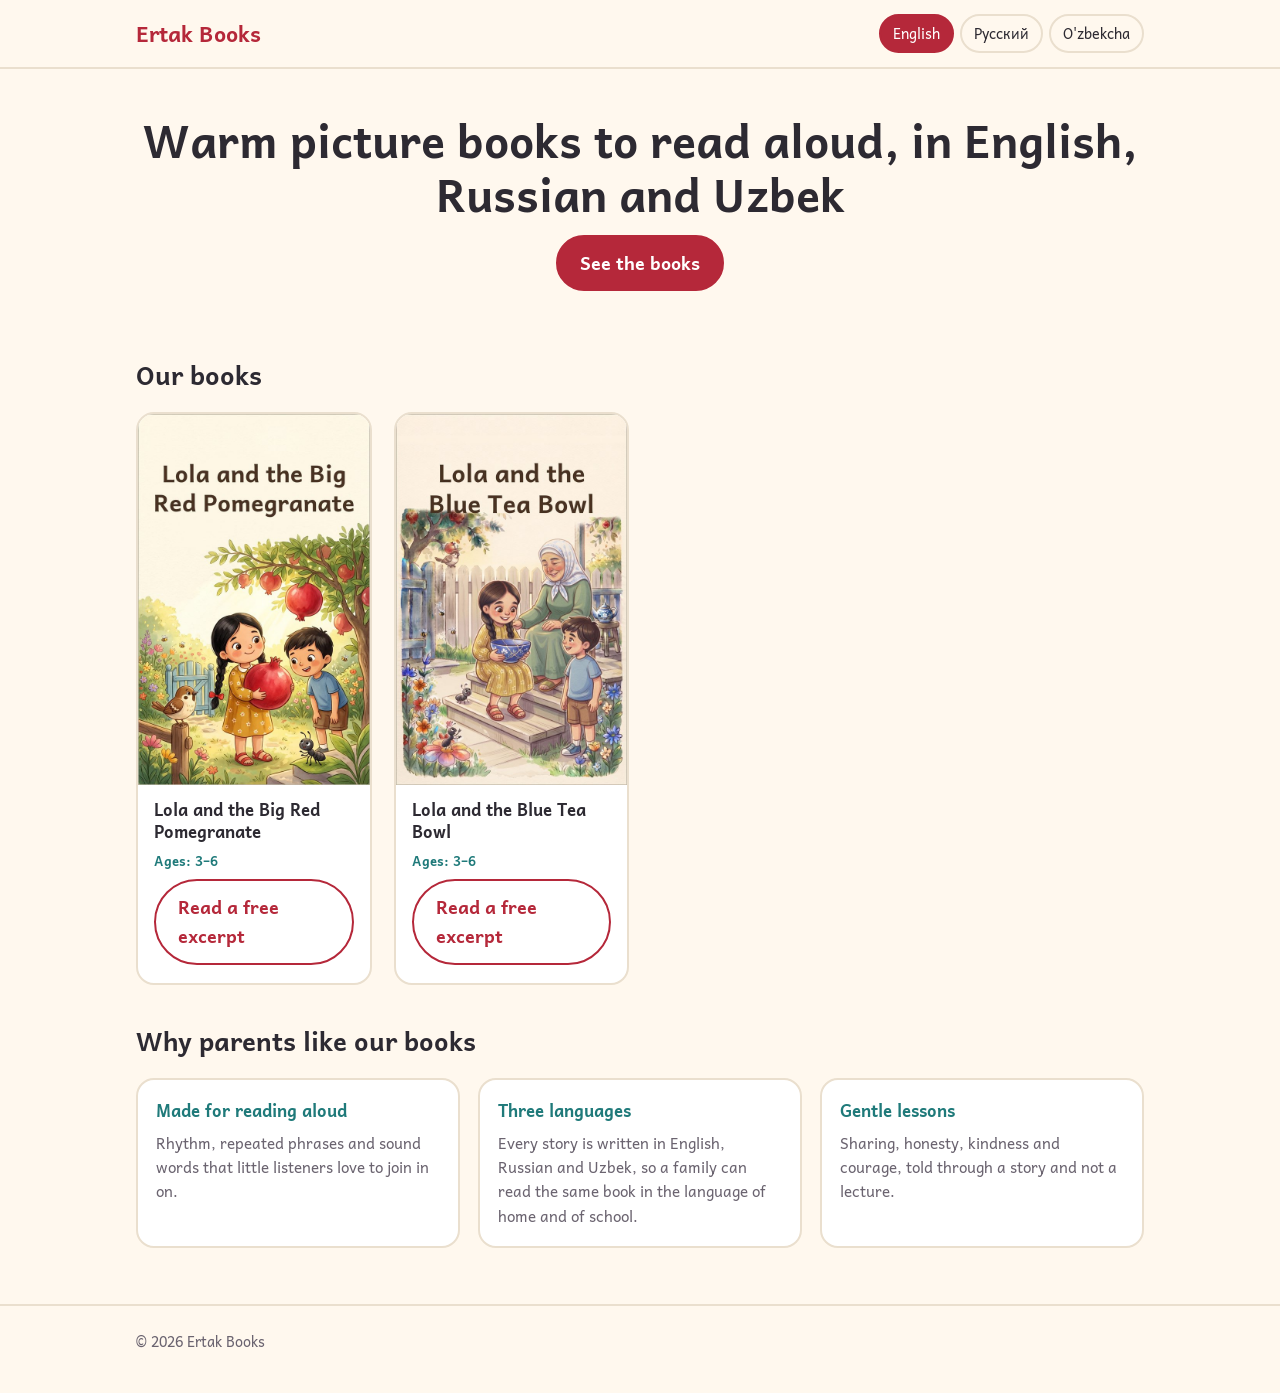
==== index.html @ 25114735 "Initial site: trilingual catalog with free excerpts Co-Authored-By: Claude Sonnet 5.5 <noreply@anthr" ====
<!doctype html><html lang="en"><head><meta charset="utf-8">
<meta name="viewport" content="width=device-width,initial-scale=1"><title>Ertak Books</title>
<meta name="description" content="Warm picture books to read aloud, in English, Russian and Uzbek">
<link rel="stylesheet" href="style.css">
<script>try{if(!location.search.includes('choose')){var l=(navigator.language||'en').slice(0,2).toLowerCase();
location.replace((l==='ru'||l==='uz'?l:'en')+'/')}}catch(e){}</script></head>
<body><main class="choose"><h1>Ertak Books</h1>
<div class="row"><a class="btn" href="en/" hreflang="en" lang="en">English</a><a class="btn" href="ru/" hreflang="ru" lang="ru">Русский</a><a class="btn" href="uz/" hreflang="uz" lang="uz">O&#x27;zbekcha</a></div></main></body></html>
---- style.css ----
@font-face{font-family:Andika;src:url(fonts/Andika-Regular.ttf);font-weight:400;font-display:swap}
@font-face{font-family:Andika;src:url(fonts/Andika-Bold.ttf);font-weight:700;font-display:swap}
:root{--bg:#fff8ee;--card:#ffffff;--ink:#2d2a32;--muted:#6b6470;--red:#b5283a;--red-d:#8f1d2d;--teal:#1f7a7a;--sun:#f6b93b;--line:#eadfce;--r:18px}
@media (prefers-color-scheme:dark){:root{--bg:#1c1a1f;--card:#26232b;--ink:#f3eee6;--muted:#b8b0bd;--red:#ff7d8c;--red-d:#ff9aa6;--teal:#5fd1cf;--line:#3a3541}}
*{box-sizing:border-box}
html{scroll-behavior:smooth}
body{margin:0;background:var(--bg);color:var(--ink);font:18px/1.6 Andika,system-ui,sans-serif}
img{max-width:100%;height:auto;display:block}
a{color:var(--red)}
.wrap{max-width:1040px;margin:0 auto;padding:0 16px}
header.top{border-bottom:2px solid var(--line)}
header.top .wrap{display:flex;align-items:center;justify-content:space-between;gap:12px;padding-top:14px;padding-bottom:14px;flex-wrap:wrap}
.logo{font-weight:700;font-size:1.35rem;text-decoration:none;color:var(--red)}
.langs{display:flex;gap:6px}
.langs a{padding:6px 12px;border-radius:99px;border:2px solid var(--line);text-decoration:none;color:var(--ink);font-size:.9rem}
.langs a[aria-current=true]{background:var(--red);border-color:var(--red);color:#fff}
.hero{padding:44px 0 28px;text-align:center}
.hero h1{font-size:clamp(1.8rem,5vw,2.8rem);line-height:1.2;margin:0 0 14px}
.hero p{max-width:640px;margin:0 auto 22px;color:var(--muted);font-size:1.1rem}
.btn{display:inline-block;padding:12px 22px;border-radius:99px;background:var(--red);color:#fff;text-decoration:none;font-weight:700;border:2px solid var(--red)}
.btn:hover{background:var(--red-d);border-color:var(--red-d)}
.btn.alt{background:transparent;color:var(--red)}
.btn.alt:hover{background:var(--red);color:#fff}
h2{font-size:1.6rem;margin:36px 0 16px}
.grid{display:grid;grid-template-columns:repeat(auto-fill,minmax(210px,1fr));gap:22px}
.card{background:var(--card);border:2px solid var(--line);border-radius:var(--r);overflow:hidden;display:flex;flex-direction:column}
.card img{aspect-ratio:5/8;object-fit:cover;width:100%;background:var(--line)}
.card .body{padding:14px 16px 18px;display:flex;flex-direction:column;gap:8px;flex:1}
.card h3{margin:0;font-size:1.05rem;line-height:1.3}
.card h3 a{color:var(--ink);text-decoration:none}
.tag{font-size:.82rem;color:var(--teal);font-weight:700}
.why{display:grid;grid-template-columns:repeat(auto-fit,minmax(240px,1fr));gap:18px}
.why div{background:var(--card);border:2px solid var(--line);border-radius:var(--r);padding:18px}
.why h3{margin:0 0 6px;color:var(--teal);font-size:1.05rem}
.why p{margin:0;color:var(--muted);font-size:.95rem}
.book{display:grid;grid-template-columns:minmax(0,300px) 1fr;gap:32px;padding:32px 0}
@media(max-width:720px){.book{grid-template-columns:1fr}.book .cover{max-width:280px;margin:0 auto}}
.book .cover img{border-radius:var(--r);border:2px solid var(--line);width:100%}
.book h1{margin:0 0 6px;font-size:clamp(1.6rem,4.5vw,2.3rem);line-height:1.2}
.sub{color:var(--muted);margin:0 0 14px}
.meta{display:flex;gap:10px;flex-wrap:wrap;margin:0 0 16px}
.meta span{background:var(--card);border:2px solid var(--line);border-radius:99px;padding:4px 12px;font-size:.9rem}
.buy{background:var(--card);border:2px solid var(--sun);border-radius:var(--r);padding:18px;margin:22px 0}
.buy p{margin:0 0 12px}
.buy .row{display:flex;gap:10px;flex-wrap:wrap}
.spread{display:grid;grid-template-columns:repeat(auto-fit,minmax(280px,1fr));gap:22px}
figure{margin:0;background:var(--card);border:2px solid var(--line);border-radius:var(--r);overflow:hidden}
figure figcaption{padding:14px 16px}
.langlinks a{margin-right:10px}
footer{margin-top:56px;border-top:2px solid var(--line);padding:24px 0 40px;color:var(--muted);font-size:.9rem}
.empty{background:var(--card);border:2px dashed var(--line);border-radius:var(--r);padding:24px;text-align:center;color:var(--muted)}
.choose{min-height:100vh;display:grid;place-content:center;text-align:center;gap:18px;padding:24px}
.choose .row{display:flex;gap:12px;justify-content:center;flex-wrap:wrap}
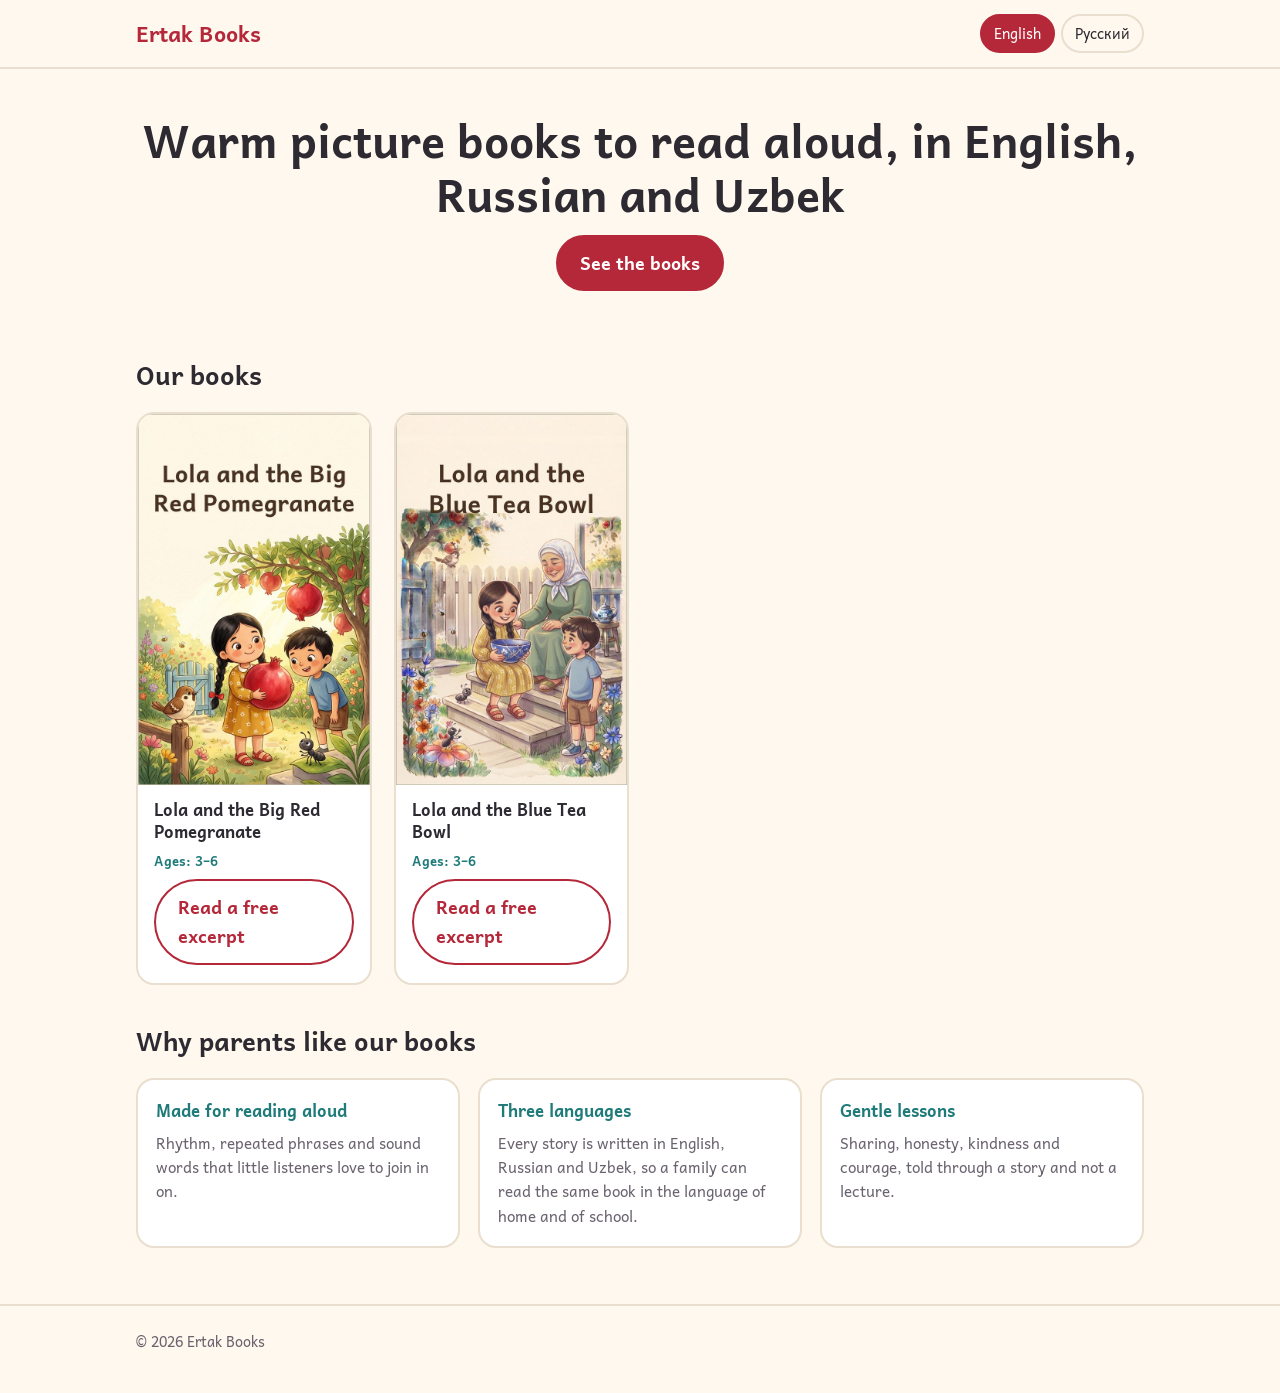
==== commit 513221c0: "English is the default language; hide empty Uzbek section Co-Authored-By: Claude Sonnet 5.5 <noreply" ====
--- a/index.html
+++ b/index.html
@@ -2,7 +2,7 @@
 <meta name="viewport" content="width=device-width,initial-scale=1"><title>Ertak Books</title>
 <meta name="description" content="Warm picture books to read aloud, in English, Russian and Uzbek">
 <link rel="stylesheet" href="style.css">
-<script>try{if(!location.search.includes('choose')){var l=(navigator.language||'en').slice(0,2).toLowerCase();
-location.replace((l==='ru'||l==='uz'?l:'en')+'/')}}catch(e){}</script></head>
+<script>try{if(!location.search.includes('choose')){location.replace('en/')}}catch(e){}</script>
+<noscript><meta http-equiv="refresh" content="0;url=en/"></noscript></head>
 <body><main class="choose"><h1>Ertak Books</h1>
-<div class="row"><a class="btn" href="en/" hreflang="en" lang="en">English</a><a class="btn" href="ru/" hreflang="ru" lang="ru">Русский</a><a class="btn" href="uz/" hreflang="uz" lang="uz">O&#x27;zbekcha</a></div></main></body></html>+<div class="row"><a class="btn" href="en/" hreflang="en" lang="en">English</a><a class="btn" href="ru/" hreflang="ru" lang="ru">Русский</a></div></main></body></html>
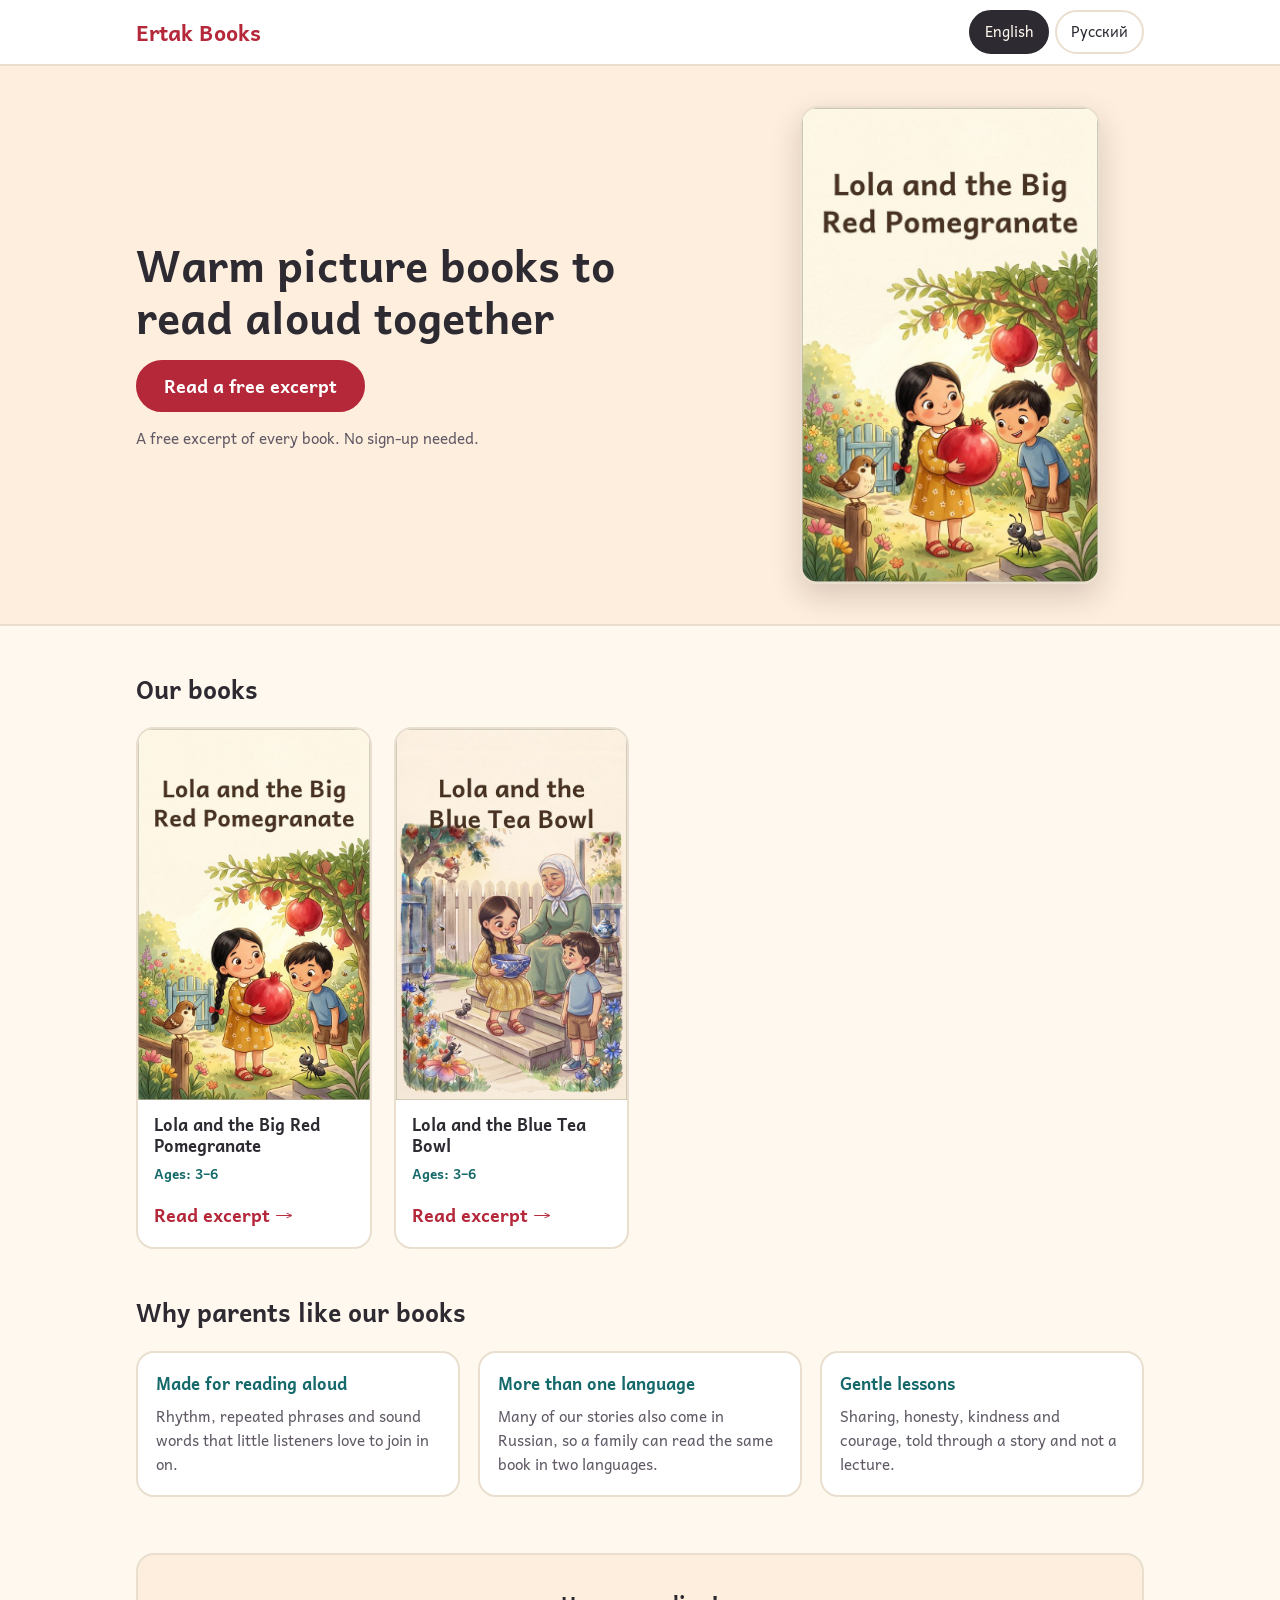
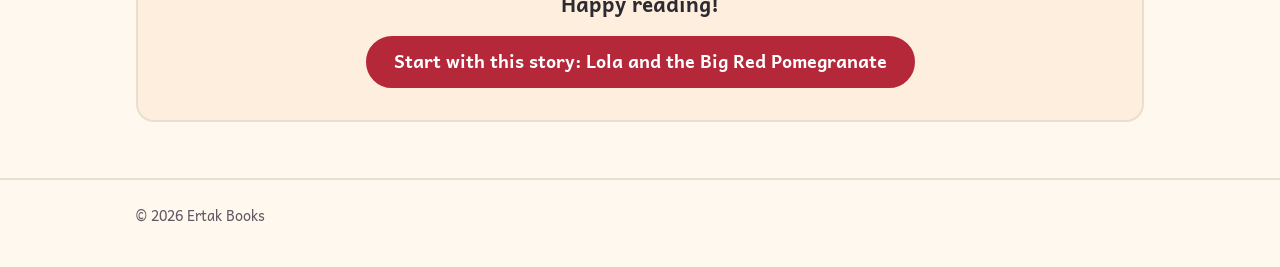
==== commit a0ea67aa: "Redesign using Laws of UX: featured hero, buy card, mobile sticky bar, excerpt progress and cliffhan" ====
--- a/index.html
+++ b/index.html
@@ -1,6 +1,6 @@
 <!doctype html><html lang="en"><head><meta charset="utf-8">
 <meta name="viewport" content="width=device-width,initial-scale=1"><title>Ertak Books</title>
-<meta name="description" content="Warm picture books to read aloud, in English, Russian and Uzbek">
+<meta name="description" content="Warm picture books to read aloud together">
 <link rel="stylesheet" href="style.css">
 <script>try{if(!location.search.includes('choose')){location.replace('en/')}}catch(e){}</script>
 <noscript><meta http-equiv="refresh" content="0;url=en/"></noscript></head>
--- a/style.css
+++ b/style.css
@@ -1,53 +1,99 @@
 @font-face{font-family:Andika;src:url(fonts/Andika-Regular.ttf);font-weight:400;font-display:swap}
 @font-face{font-family:Andika;src:url(fonts/Andika-Bold.ttf);font-weight:700;font-display:swap}
-:root{--bg:#fff8ee;--card:#ffffff;--ink:#2d2a32;--muted:#6b6470;--red:#b5283a;--red-d:#8f1d2d;--teal:#1f7a7a;--sun:#f6b93b;--line:#eadfce;--r:18px}
-@media (prefers-color-scheme:dark){:root{--bg:#1c1a1f;--card:#26232b;--ink:#f3eee6;--muted:#b8b0bd;--red:#ff7d8c;--red-d:#ff9aa6;--teal:#5fd1cf;--line:#3a3541}}
+:root{--bg:#fff8ee;--card:#fff;--ink:#2d2a32;--muted:#615a66;--red:#b5283a;--red-d:#8f1d2d;--btn-ink:#fff;--teal:#16696a;--line:#eadfce;--tint:#fdeedd;--r:18px}
+@media (prefers-color-scheme:dark){:root{--bg:#1c1a1f;--card:#26232b;--ink:#f3eee6;--muted:#b8b0bd;--red:#ff8a98;--red-d:#ffa8b3;--btn-ink:#2a1015;--teal:#5fd1cf;--line:#3a3541;--tint:#2b2530}}
 *{box-sizing:border-box}
 html{scroll-behavior:smooth}
 body{margin:0;background:var(--bg);color:var(--ink);font:18px/1.6 Andika,system-ui,sans-serif}
 img{max-width:100%;height:auto;display:block}
 a{color:var(--red)}
+:focus-visible{outline:3px solid var(--teal);outline-offset:3px;border-radius:6px}
 .wrap{max-width:1040px;margin:0 auto;padding:0 16px}
-header.top{border-bottom:2px solid var(--line)}
-header.top .wrap{display:flex;align-items:center;justify-content:space-between;gap:12px;padding-top:14px;padding-bottom:14px;flex-wrap:wrap}
-.logo{font-weight:700;font-size:1.35rem;text-decoration:none;color:var(--red)}
+/* шапка: логотип слева, языки справа, как на большинстве сайтов (закон Якоба) */
+header.top{border-bottom:2px solid var(--line);background:var(--card)}
+header.top .wrap{display:flex;align-items:center;justify-content:space-between;gap:12px;padding-top:10px;padding-bottom:10px;flex-wrap:wrap}
+.logo{font-weight:700;font-size:1.35rem;text-decoration:none;color:var(--red);min-height:44px;display:inline-flex;align-items:center}
 .langs{display:flex;gap:6px}
-.langs a{padding:6px 12px;border-radius:99px;border:2px solid var(--line);text-decoration:none;color:var(--ink);font-size:.9rem}
-.langs a[aria-current=true]{background:var(--red);border-color:var(--red);color:#fff}
-.hero{padding:44px 0 28px;text-align:center}
-.hero h1{font-size:clamp(1.8rem,5vw,2.8rem);line-height:1.2;margin:0 0 14px}
-.hero p{max-width:640px;margin:0 auto 22px;color:var(--muted);font-size:1.1rem}
-.btn{display:inline-block;padding:12px 22px;border-radius:99px;background:var(--red);color:#fff;text-decoration:none;font-weight:700;border:2px solid var(--red)}
+.langs a{min-height:44px;display:inline-flex;align-items:center;padding:0 14px;border-radius:99px;border:2px solid var(--line);text-decoration:none;color:var(--ink);font-size:.92rem;transition:background .15s}
+.langs a:hover{background:var(--tint)}
+.langs a[aria-current=true]{background:var(--ink);border-color:var(--ink);color:var(--bg)}
+.crumbs{padding:14px 0 0;font-size:.9rem;color:var(--muted)}
+.crumbs a{color:var(--muted);display:inline-flex;min-height:32px;align-items:center}
+/* кнопки: крупные цели (закон Фитса), одна заливная кнопка на экран (эффект фон Ресторфф) */
+.btn{display:inline-flex;align-items:center;justify-content:center;min-height:52px;padding:0 26px;border-radius:99px;background:var(--red);color:var(--btn-ink);text-decoration:none;font-weight:700;border:2px solid var(--red);transition:background .15s,transform .1s;text-align:center}
 .btn:hover{background:var(--red-d);border-color:var(--red-d)}
+.btn:active{transform:scale(.98)}
 .btn.alt{background:transparent;color:var(--red)}
-.btn.alt:hover{background:var(--red);color:#fff}
-h2{font-size:1.6rem;margin:36px 0 16px}
+.btn.alt:hover{background:var(--tint)}
+.link{display:inline-flex;align-items:center;min-height:48px;font-weight:700;text-decoration:none}
+.link:hover{text-decoration:underline}
+/* главная: герой с одной книгой и одним действием */
+.hero{background:var(--tint);border-bottom:2px solid var(--line)}
+.hero .wrap{display:grid;grid-template-columns:1.2fr .8fr;gap:36px;align-items:center;padding-top:40px;padding-bottom:40px}
+.hero h1{font-size:clamp(1.8rem,4.6vw,2.7rem);line-height:1.2;margin:0 0 18px}
+.hero .trust{color:var(--muted);margin:14px 0 0;font-size:.95rem}
+.hero .pic{max-width:300px;justify-self:center}
+.hero .pic img{border-radius:var(--r);border:2px solid var(--line);box-shadow:0 12px 30px rgba(60,30,30,.18)}
+@media(max-width:720px){.hero .wrap{grid-template-columns:1fr;text-align:center;gap:24px;padding-top:28px;padding-bottom:28px}.hero .pic{max-width:220px}}
+h2{font-size:1.55rem;margin:44px 0 18px}
 .grid{display:grid;grid-template-columns:repeat(auto-fill,minmax(210px,1fr));gap:22px}
-.card{background:var(--card);border:2px solid var(--line);border-radius:var(--r);overflow:hidden;display:flex;flex-direction:column}
-.card img{aspect-ratio:5/8;object-fit:cover;width:100%;background:var(--line)}
-.card .body{padding:14px 16px 18px;display:flex;flex-direction:column;gap:8px;flex:1}
+@media(max-width:720px){.grid{grid-template-columns:repeat(2,1fr);gap:14px}.card .body{padding:10px 12px 4px}.card h3{font-size:.95rem}}
+.card{background:var(--card);border:2px solid var(--line);border-radius:var(--r);overflow:hidden;display:flex;flex-direction:column;transition:transform .15s,border-color .15s}
+.card:hover{transform:translateY(-3px);border-color:var(--red)}
+.card .pic{display:block;background:var(--line)}
+.card .pic img{width:100%}
+.card .body{padding:14px 16px 8px;display:flex;flex-direction:column;gap:6px;flex:1}
 .card h3{margin:0;font-size:1.05rem;line-height:1.3}
 .card h3 a{color:var(--ink);text-decoration:none}
-.tag{font-size:.82rem;color:var(--teal);font-weight:700}
+.tag{font-size:.85rem;color:var(--teal);font-weight:700}
+.card .link{margin-top:auto}
+/* три блока, не больше (закон Миллера, разбиение на части) */
 .why{display:grid;grid-template-columns:repeat(auto-fit,minmax(240px,1fr));gap:18px}
 .why div{background:var(--card);border:2px solid var(--line);border-radius:var(--r);padding:18px}
 .why h3{margin:0 0 6px;color:var(--teal);font-size:1.05rem}
 .why p{margin:0;color:var(--muted);font-size:.95rem}
-.book{display:grid;grid-template-columns:minmax(0,300px) 1fr;gap:32px;padding:32px 0}
-@media(max-width:720px){.book{grid-template-columns:1fr}.book .cover{max-width:280px;margin:0 auto}}
-.book .cover img{border-radius:var(--r);border:2px solid var(--line);width:100%}
+.closing{text-align:center;margin:56px 0 0;padding:32px 16px;background:var(--tint);border-radius:var(--r);border:2px solid var(--line)}
+.closing p{font-size:1.3rem;font-weight:700;margin:0 0 16px}
+/* страница книги: обложка, название, покупка, описание (привычный порядок магазина) */
+.book{display:grid;grid-template-columns:minmax(0,320px) 1fr;gap:36px;padding:18px 0 8px}
+@media(max-width:720px){.book{grid-template-columns:1fr;gap:20px}.book .cover{max-width:260px;margin:0 auto}}
+.book .cover img{border-radius:var(--r);border:2px solid var(--line);width:100%;box-shadow:0 12px 30px rgba(60,30,30,.15)}
 .book h1{margin:0 0 6px;font-size:clamp(1.6rem,4.5vw,2.3rem);line-height:1.2}
 .sub{color:var(--muted);margin:0 0 14px}
-.meta{display:flex;gap:10px;flex-wrap:wrap;margin:0 0 16px}
-.meta span{background:var(--card);border:2px solid var(--line);border-radius:99px;padding:4px 12px;font-size:.9rem}
-.buy{background:var(--card);border:2px solid var(--sun);border-radius:var(--r);padding:18px;margin:22px 0}
-.buy p{margin:0 0 12px}
-.buy .row{display:flex;gap:10px;flex-wrap:wrap}
+.meta{display:flex;gap:8px;flex-wrap:wrap;margin:0 0 18px}
+.meta span{background:var(--card);border:2px solid var(--line);border-radius:99px;padding:2px 12px;font-size:.88rem}
+.buy{background:var(--card);border:2px solid var(--line);border-radius:var(--r);padding:20px;margin:0 0 22px}
+.buy .price{font-size:1.9rem;font-weight:700;line-height:1.2;margin:0}
+.buy .what{color:var(--muted);margin:2px 0 14px;font-size:.95rem}
+.buy .soon{font-weight:700;margin:0 0 14px}
+.buy .row{display:flex;flex-direction:column;gap:10px}
+.ticks{list-style:none;padding:0;margin:16px 0 0;display:grid;gap:4px;font-size:.92rem;color:var(--muted)}
+.ticks li::before{content:"\2713";color:var(--teal);font-weight:700;margin-right:8px}
+.desc{margin:0 0 18px}
+.langlinks a{margin-right:12px;display:inline-flex;min-height:44px;align-items:center}
+/* отрывок: прогресс и незавершённый конец (эффект цели, эффект Зейгарник, пик-конец) */
+.progress{height:12px;border-radius:99px;background:var(--line);overflow:hidden;max-width:420px}
+.progress span{display:block;height:100%;background:var(--teal);border-radius:99px}
+.progress-label{margin:8px 0 18px;color:var(--muted);font-size:.95rem}
 .spread{display:grid;grid-template-columns:repeat(auto-fit,minmax(280px,1fr));gap:22px}
 figure{margin:0;background:var(--card);border:2px solid var(--line);border-radius:var(--r);overflow:hidden}
 figure figcaption{padding:14px 16px}
-.langlinks a{margin-right:10px}
+.tbc{margin-top:26px;background:var(--tint);border:2px dashed var(--red);border-radius:var(--r);padding:28px 20px;text-align:center}
+.tbc h3{margin:0 0 6px;font-size:1.4rem}
+.tbc p{margin:0 0 16px;color:var(--muted)}
+.tbc .row{display:flex;justify-content:center;gap:10px;flex-wrap:wrap}
 footer{margin-top:56px;border-top:2px solid var(--line);padding:24px 0 40px;color:var(--muted);font-size:.9rem}
+footer a{display:inline-flex;min-height:44px;align-items:center}
 .empty{background:var(--card);border:2px dashed var(--line);border-radius:var(--r);padding:24px;text-align:center;color:var(--muted)}
 .choose{min-height:100vh;display:grid;place-content:center;text-align:center;gap:18px;padding:24px}
-.choose .row{display:flex;gap:12px;justify-content:center;flex-wrap:wrap}+.choose .row{display:flex;gap:12px;justify-content:center;flex-wrap:wrap}
+/* нижняя панель покупки на телефоне: действие всегда под большим пальцем */
+.sticky{display:none}
+@media(max-width:720px){
+.sticky{position:fixed;left:0;right:0;bottom:0;z-index:5;display:flex;align-items:center;justify-content:space-between;gap:12px;padding:10px 16px calc(10px + env(safe-area-inset-bottom));background:var(--card);border-top:2px solid var(--line)}
+.sticky .btn{white-space:nowrap;padding:0 20px;flex-shrink:0}
+.sticky .t{min-width:0;line-height:1.3}
+.sticky .t strong{display:block;font-size:1.05rem}
+.sticky .t small{display:block;color:var(--muted);white-space:nowrap;overflow:hidden;text-overflow:ellipsis}
+body.has-sticky{padding-bottom:84px}}
+@media(prefers-reduced-motion:reduce){*{transition:none!important;scroll-behavior:auto!important}}
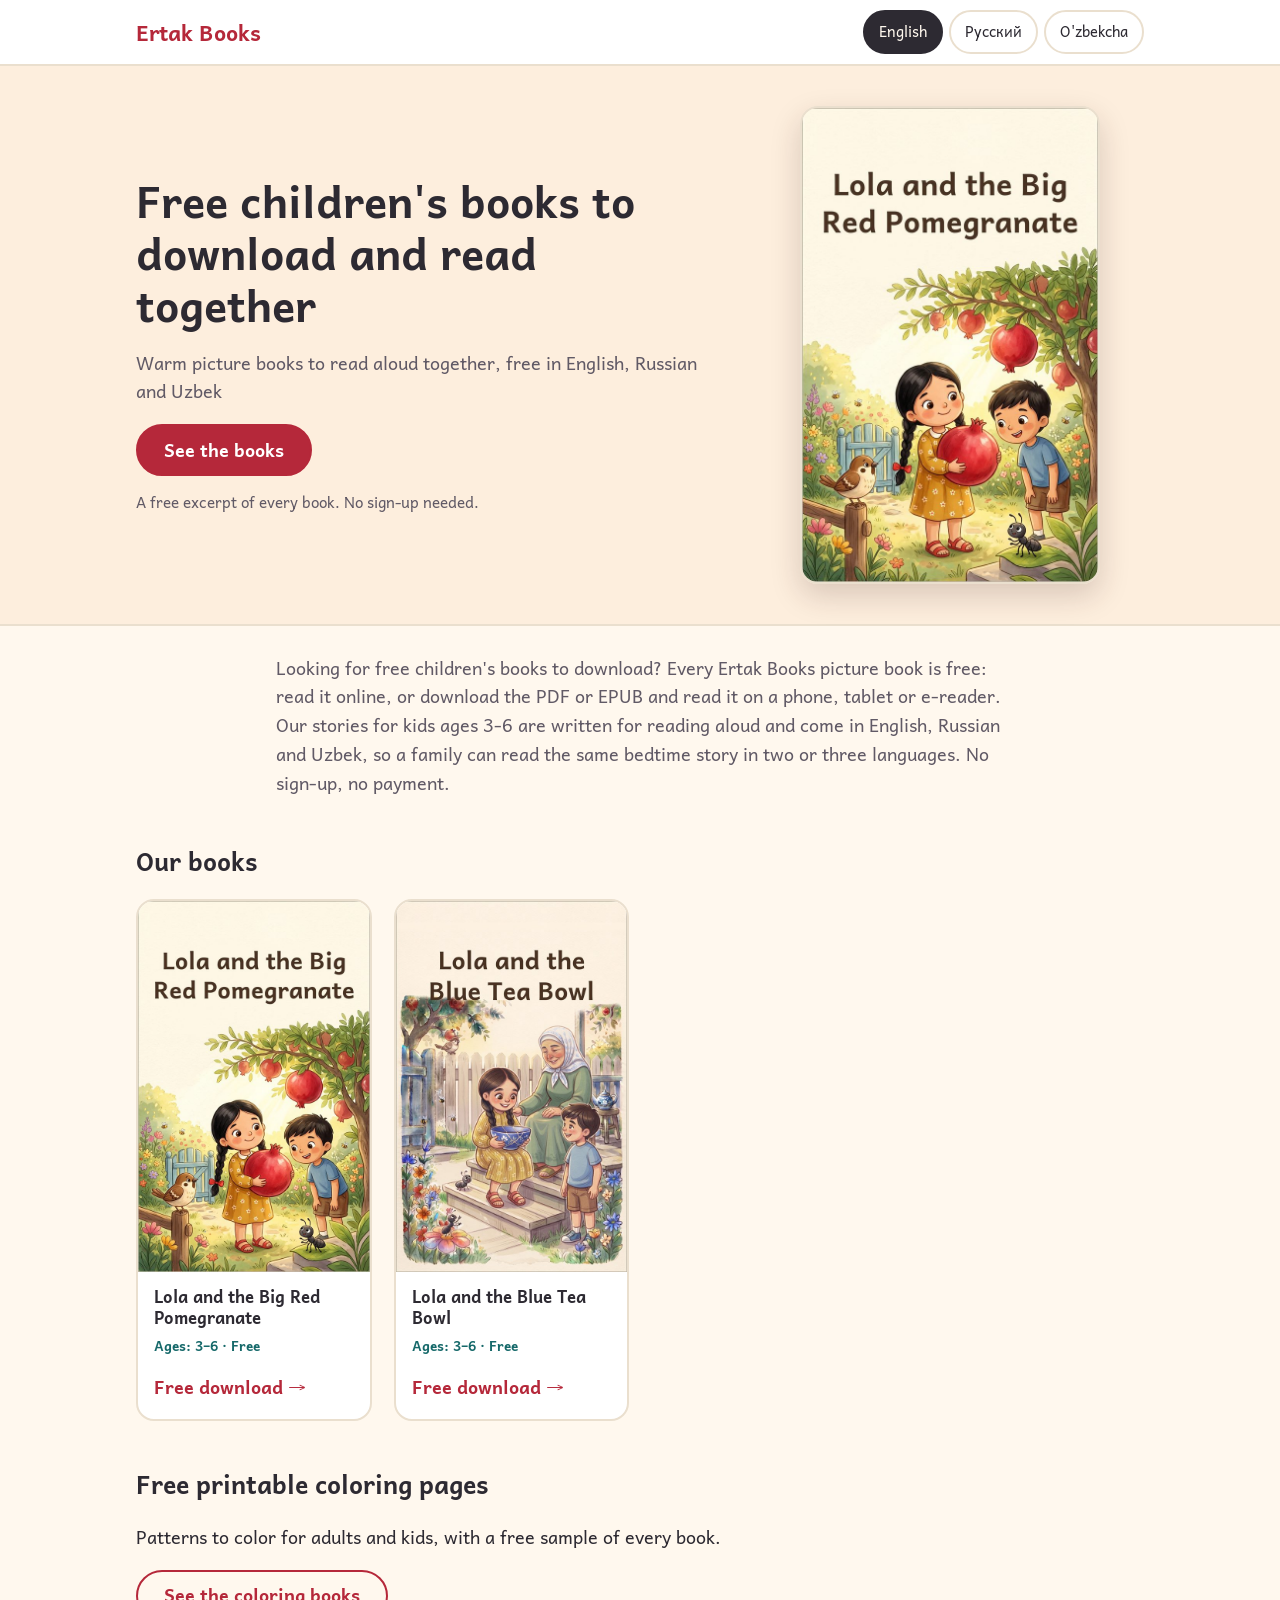
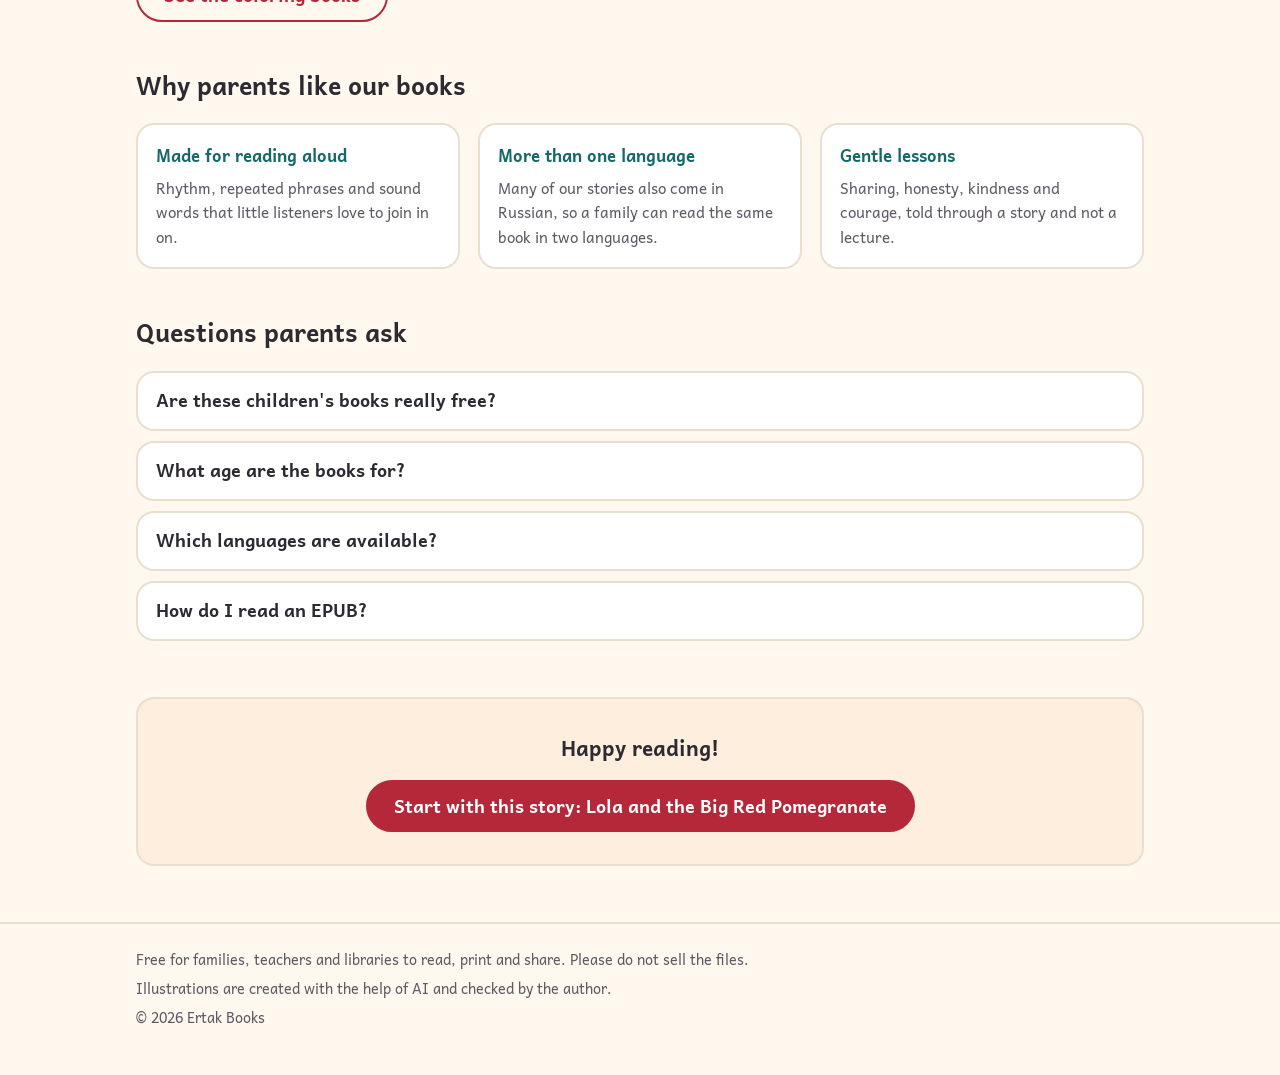
==== commit d19f625a: "Free downloads (PDF, EPUB) in 3 languages, SEO: titles, hreflang, JSON-LD, sitemap, robots, FAQ" ====
--- a/index.html
+++ b/index.html
@@ -1,8 +1,10 @@
 <!doctype html><html lang="en"><head><meta charset="utf-8">
-<meta name="viewport" content="width=device-width,initial-scale=1"><title>Ertak Books</title>
-<meta name="description" content="Warm picture books to read aloud together">
+<meta name="viewport" content="width=device-width,initial-scale=1"><title>Free Children&#x27;s Books to Download: Picture Books in English, Russian &amp; Uzbek</title>
+<meta name="description" content="Download free children&#x27;s books for ages 3-6 as PDF or EPUB, or read them online. Bedtime picture books in English, Russian and Uzbek. No sign-up.">
+<link rel="alternate" hreflang="en" href="https://iskandaralimov1234-ai.github.io/ertak-books-site/en/"><link rel="alternate" hreflang="ru" href="https://iskandaralimov1234-ai.github.io/ertak-books-site/ru/"><link rel="alternate" hreflang="uz" href="https://iskandaralimov1234-ai.github.io/ertak-books-site/uz/"><link rel="alternate" hreflang="x-default" href="https://iskandaralimov1234-ai.github.io/ertak-books-site/en/">
+<link rel="canonical" href="https://iskandaralimov1234-ai.github.io/ertak-books-site/en/">
 <link rel="stylesheet" href="style.css">
-<script>try{if(!location.search.includes('choose')){location.replace('en/')}}catch(e){}</script>
+<script>try{if(!location.search.includes('choose')){var n=(navigator.language||'en').slice(0,2);location.replace((["en", "ru", "uz"].indexOf(n)>-1?n:'en')+'/')}}catch(e){}</script>
 <noscript><meta http-equiv="refresh" content="0;url=en/"></noscript></head>
 <body><main class="choose"><h1>Ertak Books</h1>
-<div class="row"><a class="btn" href="en/" hreflang="en" lang="en">English</a><a class="btn" href="ru/" hreflang="ru" lang="ru">Русский</a></div></main></body></html>+<div class="row"><a class="btn" href="en/" hreflang="en" lang="en">English</a><a class="btn" href="ru/" hreflang="ru" lang="ru">Русский</a><a class="btn" href="uz/" hreflang="uz" lang="uz">O&#x27;zbekcha</a></div></main></body></html>
--- a/style.css
+++ b/style.css
@@ -96,4 +96,13 @@
 .sticky .t strong{display:block;font-size:1.05rem}
 .sticky .t small{display:block;color:var(--muted);white-space:nowrap;overflow:hidden;text-overflow:ellipsis}
 body.has-sticky{padding-bottom:84px}}
+.hero .lead{color:var(--muted);margin:0 0 18px}
+.seo{max-width:760px}.seo p{color:var(--muted);margin:28px auto 0}
+.faq details{background:var(--card);border:2px solid var(--line);border-radius:var(--r);padding:4px 18px;margin:0 0 10px}
+.faq summary{cursor:pointer;font-weight:700;min-height:48px;display:flex;align-items:center}
+.faq p{margin:0 0 14px;color:var(--muted)}
+.share{margin-top:16px;display:flex;gap:6px 14px;flex-wrap:wrap;align-items:center;font-size:.92rem}
+.share a{display:inline-flex;min-height:44px;align-items:center;font-weight:700}
+.note{color:var(--muted);font-size:.9rem;border-left:4px solid var(--line);padding-left:12px}
+footer p{margin:0 0 6px}
 @media(prefers-reduced-motion:reduce){*{transition:none!important;scroll-behavior:auto!important}}
